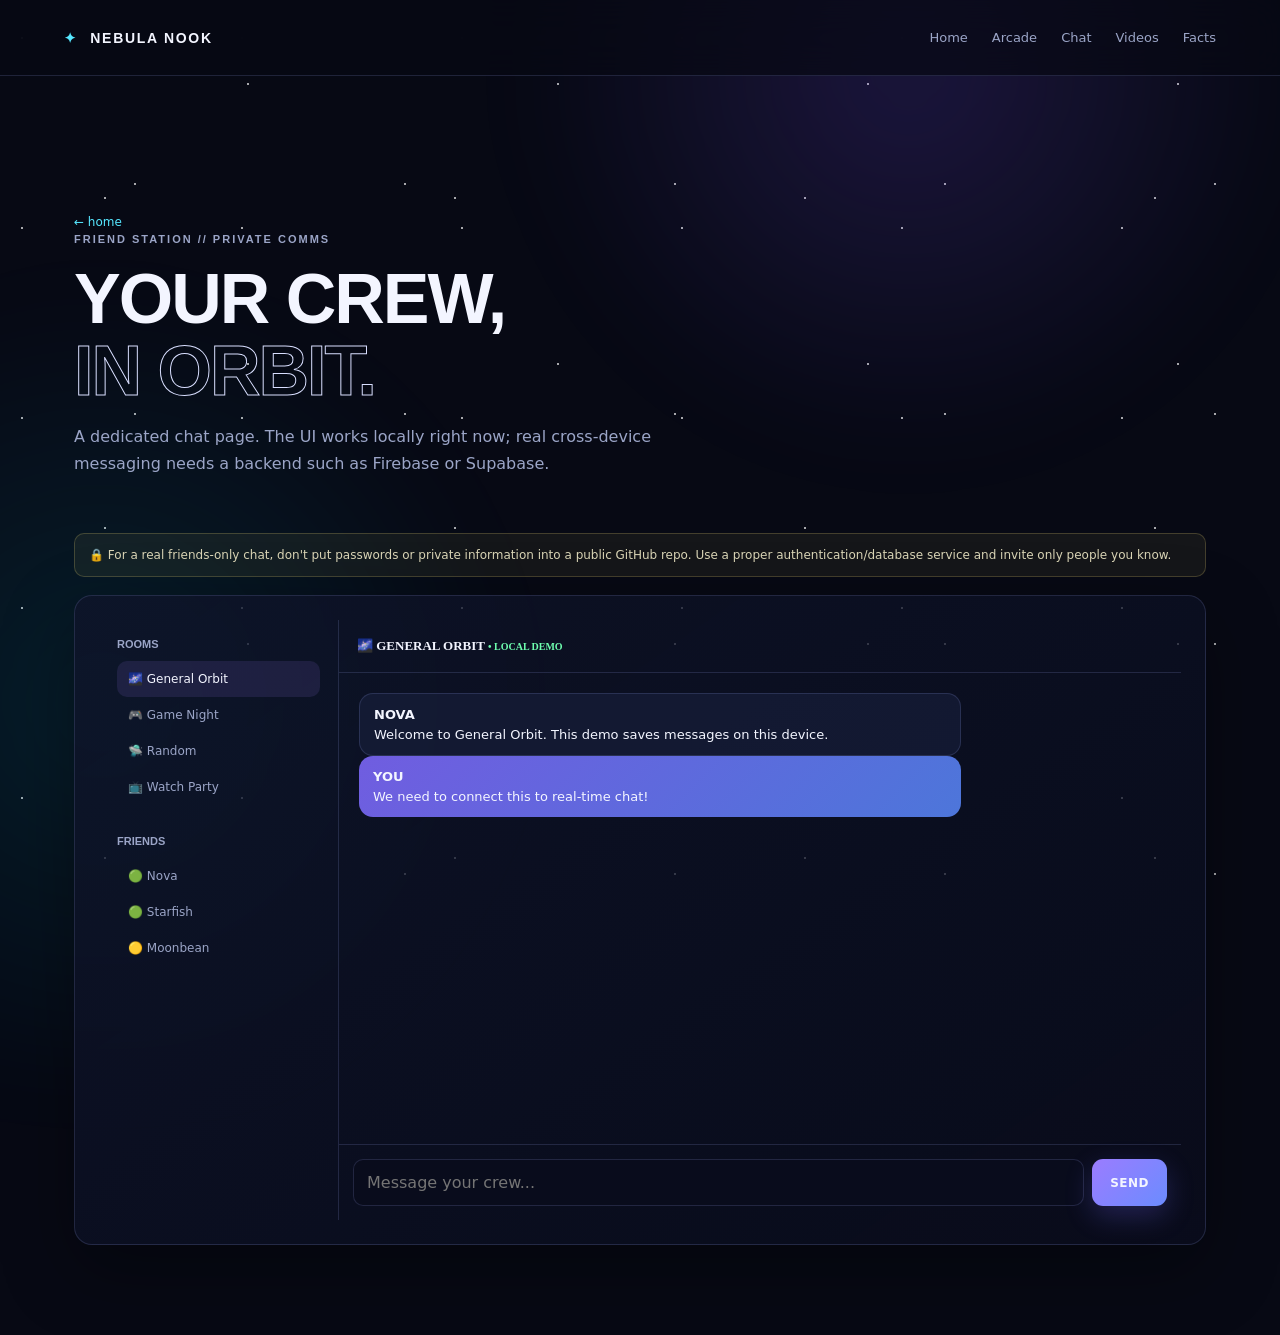
==== chat.html @ b2ea7a8e "Add files via upload" ====
<!doctype html><html lang="en"><head><meta charset="utf-8"><meta name="viewport" content="width=device-width,initial-scale=1"><title>Friend Station</title><link rel="stylesheet" href="style.css"></head><body><div id="stars"></div><div class="aurora"></div><header class="topbar"><a class="logo" href="index.html"><span>✦</span> NEBULA NOOK</a><nav><a href="index.html">Home</a><a href="games.html">Arcade</a><a href="chat.html">Chat</a><a href="videos.html">Videos</a><a href="facts.html">Facts</a></nav></header><main class="portal-wrap"><div class="page-hero"><div><a class="back-link" href="index.html">← home</a><p class="eyebrow">FRIEND STATION // PRIVATE COMMS</p><h1>YOUR CREW,<br><em>IN ORBIT.</em></h1><p>A dedicated chat page. The UI works locally right now; real cross-device messaging needs a backend such as Firebase or Supabase.</p></div></div>
<div class="notice">🔒 For a real friends-only chat, don't put passwords or private information into a public GitHub repo. Use a proper authentication/database service and invite only people you know.</div>
<div class="card chat-layout" style="margin-top:18px"><aside class="rooms"><h3>ROOMS</h3><div class="room active">🌌 General Orbit</div><div class="room">🎮 Game Night</div><div class="room">🛸 Random</div><div class="room">📺 Watch Party</div><h3 style="margin-top:30px">FRIENDS</h3><div class="room">🟢 Nova</div><div class="room">🟢 Starfish</div><div class="room">🟡 Moonbean</div></aside><section class="friend-chat"><div class="friend-head">🌌 GENERAL ORBIT <span style="color:var(--green);font-size:10px"> • LOCAL DEMO</span></div><div class="friend-messages" id="fm"></div><form class="friend-form" onsubmit="sendFriend(event)"><input id="fi" placeholder="Message your crew..." maxlength="250"><button class="primary">SEND</button></form></section></div>
</main><script>
const fm=document.getElementById('fm');const key='nebulaFriendChat';let msgs=JSON.parse(localStorage.getItem(key)||'[]');if(!msgs.length)msgs=[['NOVA','Welcome to General Orbit. This demo saves messages on this device.'],['YOU','We need to connect this to real-time chat!']];function render(){fm.innerHTML=msgs.map(m=>`<div class="msg ${m[0]==='YOU'?'you':'nova'}"><b>${m[0]}</b><br>${m[1]}</div>`).join('');fm.scrollTop=fm.scrollHeight}function sendFriend(e){e.preventDefault();const i=document.getElementById('fi'),v=i.value.trim();if(!v)return;msgs.push(['YOU',v]);localStorage.setItem(key,JSON.stringify(msgs.slice(-100)));i.value='';render()}render();
</script></body></html>
---- style.css ----
:root {
  --bg: #070914;
  --bg2: #0c1022;
  --card: rgba(15, 20, 42, .78);
  --card2: rgba(24, 31, 60, .68);
  --text: #f3f5ff;
  --muted: #9ba5c7;
  --line: rgba(159, 174, 255, .16);
  --purple: #9b7cff;
  --cyan: #56e7ff;
  --pink: #ff6fd8;
  --green: #6fffb0;
  --yellow: #ffe37a;
  --shadow: 0 25px 70px rgba(0,0,0,.35);
}
* { box-sizing: border-box; }
html { scroll-behavior: smooth; }
body {
  margin: 0; color: var(--text); background: var(--bg);
  font-family: "Space Grotesk", system-ui, sans-serif; overflow-x: hidden;
}
a { color: inherit; text-decoration: none; }
button, input { font: inherit; }
button { cursor: pointer; }
#stars { position: fixed; inset: 0; z-index: -3; opacity: .65; background-image:
  radial-gradient(circle at 10% 20%, #fff 0 1px, transparent 1.5px),
  radial-gradient(circle at 80% 30%, #fff 0 1px, transparent 1.5px),
  radial-gradient(circle at 50% 80%, #fff 0 1px, transparent 1.5px),
  radial-gradient(circle at 30% 60%, #fff 0 1px, transparent 1.5px);
  background-size: 220px 190px, 310px 280px, 270px 230px, 350px 330px;
  animation: drift 35s linear infinite;
}
.aurora { position: fixed; inset: -20%; z-index: -2; pointer-events:none;
  background: radial-gradient(circle at 65% 20%, rgba(124,83,255,.18), transparent 25%),
              radial-gradient(circle at 20% 70%, rgba(0,218,255,.10), transparent 25%);
  filter: blur(45px);
}
@keyframes drift { to { background-position: 220px 190px, -310px 280px, 270px -230px, -350px -330px; } }
.topbar { height: 76px; display:flex; align-items:center; justify-content:space-between; padding: 0 5vw;
  border-bottom: 1px solid var(--line); background: rgba(7,9,20,.72); backdrop-filter: blur(18px); position: sticky; top:0; z-index:20; }
.logo { font: 800 14px Orbitron, sans-serif; letter-spacing: 1.7px; white-space:nowrap; }
.logo span { color: var(--cyan); margin-right: 7px; }
nav { display:flex; gap: 24px; color:var(--muted); font-size:13px; }
nav a:hover, .footer-links a:hover { color:var(--cyan); }
.icon-btn { border:1px solid var(--line); background:transparent; color:var(--text); border-radius:50%; width:38px; height:38px; }
main { max-width: 1180px; margin:auto; padding: 0 24px 80px; }
.hero { min-height: 650px; display:grid; grid-template-columns: 1.15fr .85fr; align-items:center; gap:40px; }
.eyebrow { color:var(--cyan); font: 700 11px Orbitron, sans-serif; letter-spacing:2px; margin:0 0 14px; }
h1,h2,h3 { font-family: Orbitron, sans-serif; margin-top:0; }
h1 { font-size: clamp(42px, 7vw, 78px); line-height:1.03; margin-bottom:24px; letter-spacing:-2px; }
h1 em { color:transparent; -webkit-text-stroke:1px #d9dfff; font-style:normal; }
.hero-text { color:var(--muted); max-width:580px; font-size:17px; line-height:1.7; }
.hero-actions { display:flex; gap:12px; margin:30px 0; flex-wrap:wrap; }
button { border:0; color:var(--text); }
.primary,.secondary { padding:13px 18px; border-radius:11px; font-weight:700; font-size:12px; letter-spacing:.5px; }
.primary { background:linear-gradient(135deg,var(--purple),#6b8cff); box-shadow:0 10px 28px rgba(123,103,255,.24); }
.primary:hover { transform:translateY(-2px); filter:brightness(1.08); }
.secondary { background:transparent; border:1px solid var(--line); }
.secondary:hover { border-color:var(--cyan); }
.small { padding:10px 14px; }
.quick-stats { display:flex; gap:20px; color:var(--muted); font-size:12px; flex-wrap:wrap; }
.quick-stats b { color:var(--text); }
.planet-scene { height:420px; position:relative; display:grid; place-items:center; }
.planet { width:250px; height:250px; border-radius:50%; display:grid; place-items:center; font-size:120px;
  background:radial-gradient(circle at 32% 25%,#718dff,#39277c 48%,#100d2b 75%); box-shadow:0 0 80px rgba(111,102,255,.5), inset -30px -25px 60px #080717; position:relative; z-index:2; }
.planet span { filter: drop-shadow(0 10px 10px rgba(0,0,0,.4)); }
.planet-ring { width:370px; height:110px; border:2px solid rgba(107,225,255,.55); border-radius:50%; transform:rotate(-18deg); position:absolute; z-index:3; box-shadow:0 0 20px rgba(107,225,255,.2); }
.moon { position:absolute; width:35px; height:35px; border-radius:50%; background:#dfe4f2; top:70px; right:80px; box-shadow:0 0 25px white; }
.satellite { position:absolute; left:40px; bottom:70px; font-size:44px; animation:float 4s ease-in-out infinite; }
@keyframes float { 50% { transform:translateY(-15px) rotate(4deg); } }
.dashboard-grid { display:grid; grid-template-columns:repeat(3,1fr); gap:16px; }
.card { border:1px solid var(--line); background:linear-gradient(145deg,var(--card),rgba(10,13,30,.7)); border-radius:18px; padding:24px; box-shadow:var(--shadow); }
.card-title { display:flex; align-items:center; gap:10px; }
.card-title h2 { font-size:14px; margin:0; }
.card-title span { font-size:20px; }
.card p { color:var(--muted); line-height:1.6; font-size:14px; }
.text-btn { padding:0; background:none; color:var(--cyan); font-size:12px; }
.identity { display:flex; align-items:center; gap:12px; margin:18px 0; }
.avatar { width:48px; height:48px; display:grid; place-items:center; border-radius:14px; background:rgba(155,124,255,.15); font-size:24px; }
.identity strong { display:block; font:700 14px Orbitron; }
.identity small { color:var(--muted); display:block; margin-top:4px; }
.section { padding-top:110px; scroll-margin-top:80px; }
.section-heading { margin-bottom:26px; max-width:680px; }
.section-heading h2 { font-size:clamp(30px,5vw,48px); margin-bottom:10px; }
.section-heading h2 span { color:var(--purple); }
.section-heading > p:last-child { color:var(--muted); }
.chat-shell { padding:0; overflow:hidden; }
.chat-head { padding:16px 20px; border-bottom:1px solid var(--line); font:700 12px Orbitron; display:flex; align-items:center; gap:8px; }
.chat-head small { color:var(--green); font:500 11px "Space Grotesk"; }
.chat-head button { margin-left:auto; background:none; color:var(--muted); font-size:11px; }
.status-dot { width:7px; height:7px; border-radius:50%; background:var(--green); box-shadow:0 0 10px var(--green); }
.messages { height:340px; padding:20px; overflow:auto; display:flex; flex-direction:column; gap:12px; }
.msg { max-width:75%; padding:11px 14px; border-radius:14px; font-size:13px; line-height:1.5; }
.msg.nova { align-self:flex-start; background:var(--card2); border:1px solid var(--line); }
.msg.you { align-self:flex-end; background:linear-gradient(135deg,#705de0,#4d76da); }
.suggestions { display:flex; gap:7px; padding:0 20px 13px; flex-wrap:wrap; }
.suggestions button { background:transparent; border:1px solid var(--line); color:var(--muted); border-radius:20px; padding:7px 10px; font-size:11px; }
.chat-input { display:flex; gap:10px; padding:14px; border-top:1px solid var(--line); }
.chat-input input,.wide-input,.guess-row input { flex:1; min-width:0; background:#090c1c; border:1px solid var(--line); color:var(--text); padding:12px; border-radius:10px; outline:none; }
.chat-input input:focus,.wide-input:focus,.guess-row input:focus { border-color:var(--purple); }
.games-grid { display:grid; grid-template-columns:repeat(4,1fr); gap:15px; }
.game { min-height:330px; display:flex; flex-direction:column; }
.game-icon { font-size:30px; margin-bottom:15px; }
.game h3 { font-size:15px; margin-bottom:7px; }
.game > p { min-height:45px; }
.game-area { flex:1; min-height:110px; display:grid; place-items:center; text-align:center; color:var(--muted); }
.reaction-box { border:1px solid var(--line); border-radius:12px; margin:8px 0 15px; min-height:110px; background:#0a0e1d; }
.reaction-box.go { background:rgba(111,255,176,.2); border-color:var(--green); color:var(--green); }
.reaction-box.too-soon { background:rgba(255,111,216,.12); border-color:var(--pink); }
.guess-row { display:flex; gap:7px; margin:10px 0; }
.guess-row input { width:70px; }
.guess-row button { background:var(--purple); border-radius:9px; padding:0 12px; }
.game-result { min-height:40px!important; }
.memory-grid { display:grid; grid-template-columns:repeat(4,1fr); gap:5px; width:120px; margin:auto; }
.memory-cell { width:26px; height:26px; border-radius:5px; background:#151b38; border:1px solid var(--line); }
.memory-cell.on { background:var(--cyan); box-shadow:0 0 15px var(--cyan); }
.fact-feature { display:grid; grid-template-columns:80px 1fr 55px; gap:25px; align-items:center; min-height:220px; }
.fact-number { font:800 50px Orbitron; color:rgba(155,124,255,.35); }
.fact-feature h3 { font-size:25px; max-width:650px; line-height:1.3; }
.fact-feature p:not(.eyebrow) { color:var(--muted); max-width:700px; line-height:1.6; }
.fact-next { width:48px; height:48px; border-radius:50%; background:rgba(86,231,255,.1); border:1px solid var(--line); font-size:22px; }
.fact-tags { display:flex; gap:8px; flex-wrap:wrap; margin-top:14px; }
.fact-tag { color:var(--muted); border:1px solid var(--line); padding:7px 11px; border-radius:20px; font-size:11px; }
.lab-grid { display:grid; grid-template-columns:repeat(4,1fr); gap:15px; }
.lab-grid .card { min-height:290px; display:flex; flex-direction:column; gap:15px; }
.lab-grid h3 { font-size:14px; }
.dice { margin:auto; width:90px; height:90px; display:grid; place-items:center; border:1px solid var(--line); border-radius:20px; font:800 38px Orbitron; background:rgba(155,124,255,.1); }
.nebula-preview { flex:1; min-height:120px; border-radius:14px; background:radial-gradient(circle at 40% 45%,#9b7cff,transparent 30%), radial-gradient(circle at 70% 30%,#56e7ff,transparent 25%), #080b19; filter:blur(.1px); }
.wide-input { width:100%; flex:none; }
.alien-output { font-family:monospace; word-break:break-word; }
footer { border-top:1px solid var(--line); padding:45px 5vw; display:flex; justify-content:space-between; gap:20px; color:var(--muted); font-size:12px; }
footer p { margin-bottom:0; }
.footer-links { display:flex; gap:20px; align-items:center; }
.light { --bg:#f4f6ff; --bg2:#eef1ff; --card:rgba(255,255,255,.8); --card2:#f0f2ff; --text:#10142a; --muted:#5e6683; --line:rgba(30,40,90,.14); }
@media (max-width:900px) {
  nav { display:none; }
  .hero { grid-template-columns:1fr; padding-top:70px; min-height:auto; }
  .planet-scene { order:-1; height:330px; }
  .dashboard-grid,.games-grid,.lab-grid { grid-template-columns:1fr 1fr; }
}
@media (max-width:600px) {
  main { padding-inline:15px; }
  .hero { gap:5px; }
  .planet { width:190px; height:190px; font-size:85px; }
  .planet-ring { width:290px; }
  .dashboard-grid,.games-grid,.lab-grid { grid-template-columns:1fr; }
  .fact-feature { grid-template-columns:1fr; }
  .fact-number { display:none; }
  .fact-next { display:none; }
  .messages { height:300px; }
  footer { flex-direction:column; }
}

/* === V2 PORTAL + GAME PAGES === */
.portal-wrap{max-width:1180px;margin:auto;padding:55px 24px 90px}
.page-hero{padding:80px 0 40px;display:flex;justify-content:space-between;gap:30px;align-items:end}
.page-hero h1{margin:0;font-size:clamp(40px,6vw,70px)}
.page-hero p{color:var(--muted);max-width:650px;line-height:1.7}
.back-link{color:var(--cyan);font-size:12px}
.big-grid{display:grid;grid-template-columns:repeat(3,1fr);gap:18px}
.big-card{min-height:340px;display:flex;flex-direction:column;justify-content:space-between}
.big-card h2{font-size:18px}
.big-card .game-art{min-height:175px;border-radius:16px;display:grid;place-items:center;font-size:70px;background:radial-gradient(circle at 50% 40%,rgba(155,124,255,.35),transparent 45%),rgba(5,8,20,.65);border:1px solid var(--line)}
.big-card:hover{transform:translateY(-5px);border-color:rgba(86,231,255,.4)}
.arcade-nav{display:flex;gap:8px;flex-wrap:wrap;margin-bottom:25px}
.arcade-nav button{padding:9px 13px;border-radius:20px;background:transparent;border:1px solid var(--line);color:var(--muted)}
.arcade-nav button.active{background:rgba(155,124,255,.18);color:var(--text);border-color:var(--purple)}
.arcade-stage{min-height:620px;padding:28px}
.stage-top{display:flex;justify-content:space-between;align-items:center;border-bottom:1px solid var(--line);padding-bottom:15px;margin-bottom:20px}
.hud{display:flex;gap:15px;font:700 11px Orbitron;color:var(--muted)}
.hud b{color:var(--cyan)}
.game-canvas{position:relative;height:470px;overflow:hidden;border-radius:18px;border:1px solid var(--line);background:radial-gradient(circle at 50% 50%,rgba(100,75,180,.13),transparent 55%),#050815}
.meteor{position:absolute;width:28px;height:28px;border-radius:50%;background:radial-gradient(circle at 30% 30%,#fff,#9b7cff 25%,#30255e 70%);box-shadow:0 0 18px rgba(155,124,255,.7);cursor:pointer}
.ship{position:absolute;font-size:42px;bottom:25px;left:50%;transform:translateX(-50%);filter:drop-shadow(0 0 15px #56e7ff)}
.center-msg{position:absolute;inset:0;display:grid;place-items:center;text-align:center;color:var(--muted);pointer-events:none}
.boss-area{height:470px;display:grid;grid-template-columns:1fr 1fr;gap:25px;align-items:center}
.boss{font-size:150px;text-align:center;filter:drop-shadow(0 0 25px rgba(255,111,216,.35))}
.bossbar{height:14px;border:1px solid var(--line);border-radius:10px;overflow:hidden}.bossbar i{display:block;height:100%;width:100%;background:linear-gradient(90deg,var(--pink),var(--purple));transition:width .2s}
.action-grid{display:grid;grid-template-columns:1fr 1fr;gap:8px;margin-top:15px}.action-grid button{padding:15px;border:1px solid var(--line);background:var(--card2);border-radius:12px;color:var(--text)}
.action-grid button:hover{border-color:var(--cyan)}
.chat-layout{display:grid;grid-template-columns:240px 1fr;min-height:650px}.rooms{border-right:1px solid var(--line);padding:18px}.rooms h3{font-size:11px;color:var(--muted)}.room{padding:11px;border-radius:10px;color:var(--muted);font-size:12px;cursor:pointer}.room.active,.room:hover{background:rgba(155,124,255,.12);color:var(--text)}
.friend-chat{display:flex;flex-direction:column}.friend-head{padding:18px;border-bottom:1px solid var(--line);font:700 13px Orbitron}.friend-messages{flex:1;padding:20px;min-height:430px;overflow:auto}.friend-form{display:flex;gap:8px;padding:14px;border-top:1px solid var(--line)}.friend-form input{flex:1;background:#090c1c;border:1px solid var(--line);padding:13px;border-radius:10px;color:var(--text)}
.notice{padding:12px 14px;border:1px solid rgba(255,227,122,.2);background:rgba(255,227,122,.06);border-radius:10px;color:#d9d4b5;font-size:12px;line-height:1.5}
.video-grid{display:grid;grid-template-columns:repeat(2,1fr);gap:18px}.video-card{overflow:hidden}.video-card iframe{display:block;width:100%;aspect-ratio:16/9;border:0}.video-card h3{padding:15px 18px 0;font-size:14px}.video-card p{padding:0 18px 18px;color:var(--muted);font-size:12px}
.fact-wall{display:grid;grid-template-columns:repeat(2,1fr);gap:15px}.weird-fact{min-height:210px}.weird-fact .num{font:800 12px Orbitron;color:var(--purple)}.weird-fact h3{font-size:17px;line-height:1.4;margin:15px 0 8px}.weird-fact p{color:var(--muted);line-height:1.6;font-size:13px}
.lab-tools{display:grid;grid-template-columns:repeat(2,1fr);gap:18px}
@media(max-width:800px){.big-grid,.video-grid,.fact-wall,.lab-tools{grid-template-columns:1fr}.chat-layout{grid-template-columns:1fr}.rooms{border-right:0;border-bottom:1px solid var(--line)}.boss-area{grid-template-columns:1fr}.boss{font-size:90px}}
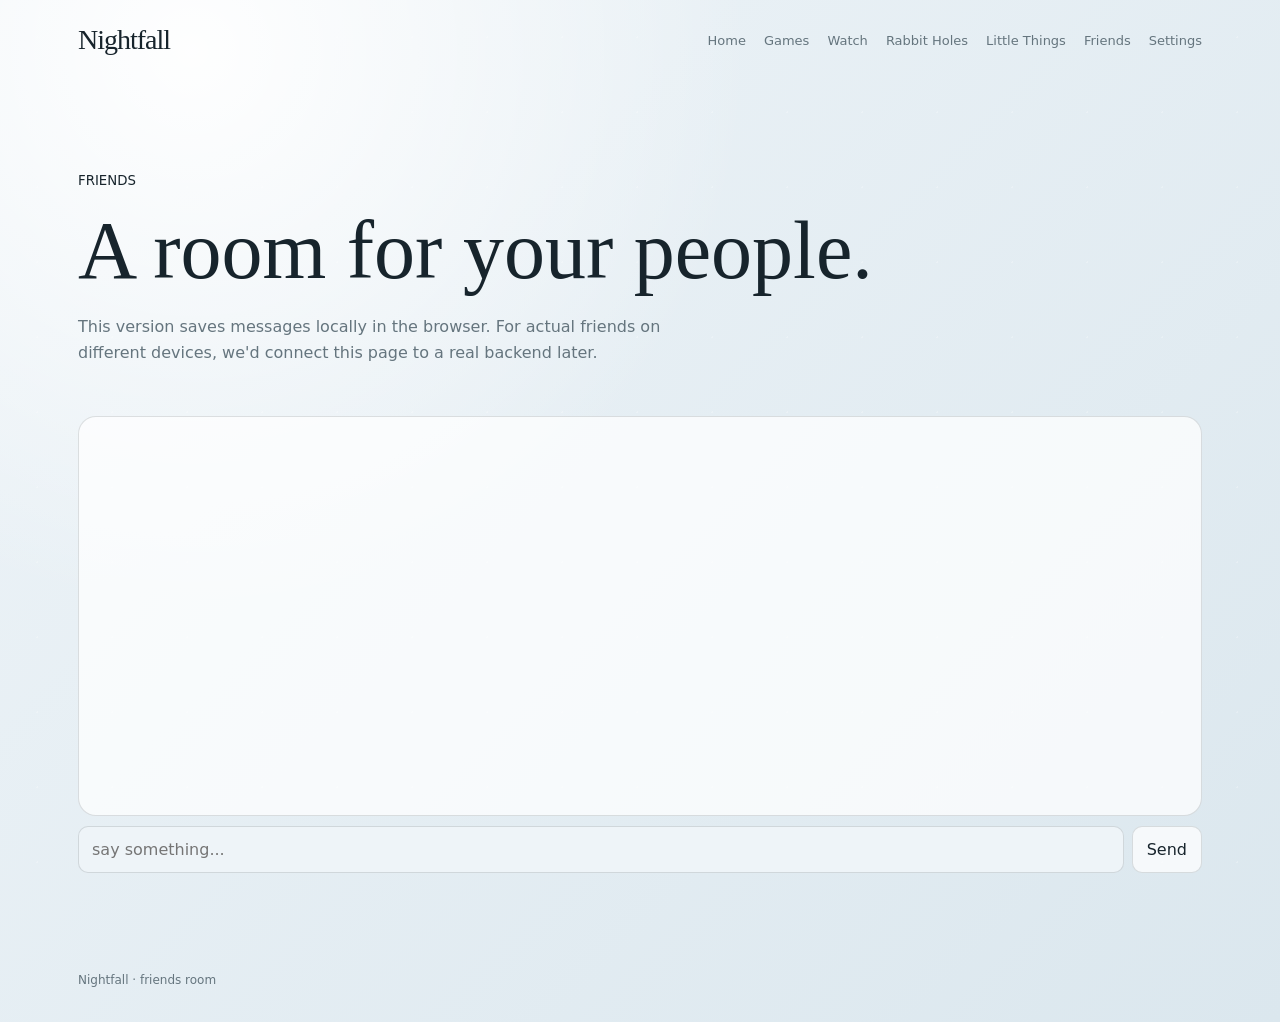
==== commit 20875b69: "Update chat.html" ====
--- a/chat.html
+++ b/chat.html
@@ -1,6 +1,148 @@
-<!doctype html><html lang="en"><head><meta charset="utf-8"><meta name="viewport" content="width=device-width,initial-scale=1"><title>Friend Station</title><link rel="stylesheet" href="style.css"></head><body><div id="stars"></div><div class="aurora"></div><header class="topbar"><a class="logo" href="index.html"><span>✦</span> NEBULA NOOK</a><nav><a href="index.html">Home</a><a href="games.html">Arcade</a><a href="chat.html">Chat</a><a href="videos.html">Videos</a><a href="facts.html">Facts</a></nav></header><main class="portal-wrap"><div class="page-hero"><div><a class="back-link" href="index.html">← home</a><p class="eyebrow">FRIEND STATION // PRIVATE COMMS</p><h1>YOUR CREW,<br><em>IN ORBIT.</em></h1><p>A dedicated chat page. The UI works locally right now; real cross-device messaging needs a backend such as Firebase or Supabase.</p></div></div>
-<div class="notice">🔒 For a real friends-only chat, don't put passwords or private information into a public GitHub repo. Use a proper authentication/database service and invite only people you know.</div>
-<div class="card chat-layout" style="margin-top:18px"><aside class="rooms"><h3>ROOMS</h3><div class="room active">🌌 General Orbit</div><div class="room">🎮 Game Night</div><div class="room">🛸 Random</div><div class="room">📺 Watch Party</div><h3 style="margin-top:30px">FRIENDS</h3><div class="room">🟢 Nova</div><div class="room">🟢 Starfish</div><div class="room">🟡 Moonbean</div></aside><section class="friend-chat"><div class="friend-head">🌌 GENERAL ORBIT <span style="color:var(--green);font-size:10px"> • LOCAL DEMO</span></div><div class="friend-messages" id="fm"></div><form class="friend-form" onsubmit="sendFriend(event)"><input id="fi" placeholder="Message your crew..." maxlength="250"><button class="primary">SEND</button></form></section></div>
-</main><script>
-const fm=document.getElementById('fm');const key='nebulaFriendChat';let msgs=JSON.parse(localStorage.getItem(key)||'[]');if(!msgs.length)msgs=[['NOVA','Welcome to General Orbit. This demo saves messages on this device.'],['YOU','We need to connect this to real-time chat!']];function render(){fm.innerHTML=msgs.map(m=>`<div class="msg ${m[0]==='YOU'?'you':'nova'}"><b>${m[0]}</b><br>${m[1]}</div>`).join('');fm.scrollTop=fm.scrollHeight}function sendFriend(e){e.preventDefault();const i=document.getElementById('fi'),v=i.value.trim();if(!v)return;msgs.push(['YOU',v]);localStorage.setItem(key,JSON.stringify(msgs.slice(-100)));i.value='';render()}render();
-</script></body></html>+<!doctype html>
+<html lang="en">
+
+<head>
+<meta charset="utf-8">
+<meta name="viewport" content="width=device-width,initial-scale=1">
+<title>Nightfall — Friends</title>
+<link rel="stylesheet" href="style.css">
+</head>
+
+<body>
+
+<header>
+
+<a class="logo" href="index.html">
+Nightfall
+</a>
+
+<nav>
+<a href="index.html">Home</a>
+<a href="games.html">Games</a>
+<a href="videos.html">Watch</a>
+<a href="facts.html">Rabbit Holes</a>
+<a href="little.html">Little Things</a>
+<a href="chat.html">Friends</a>
+<a href="settings.html">Settings</a>
+</nav>
+
+</header>
+
+<main>
+
+<section class="page-title">
+
+<small>FRIENDS</small>
+
+<h1>A room for your people.</h1>
+
+<p>
+This version saves messages locally in the browser.
+For actual friends on different devices, we'd connect this
+page to a real backend later.
+</p>
+
+</section>
+
+<div id="chat" class="chat"></div>
+
+<div class="chatrow">
+
+<input
+id="message"
+placeholder="say something..."
+>
+
+<button class="btn" onclick="sendMessage()">
+Send
+</button>
+
+</div>
+
+</main>
+
+<footer>Nightfall · friends room</footer>
+
+<script src="script.js"></script>
+
+<script>
+
+let messages =
+JSON.parse(
+  localStorage.getItem("nightfall-chat") || "[]"
+);
+
+
+function renderChat() {
+
+  const chat =
+    document.getElementById("chat");
+
+  chat.innerHTML =
+    messages.map(message => `
+
+      <div class="bubble ${message.me ? "me" : ""}">
+        ${escapeHTML(message.text)}
+      </div>
+
+    `).join("");
+
+  chat.scrollTop =
+    chat.scrollHeight;
+}
+
+
+function escapeHTML(text) {
+
+  const div =
+    document.createElement("div");
+
+  div.textContent = text;
+
+  return div.innerHTML;
+}
+
+
+function sendMessage() {
+
+  const input =
+    document.getElementById("message");
+
+  const text =
+    input.value.trim();
+
+  if (!text) return;
+
+  messages.push({
+    text,
+    me: true
+  });
+
+  localStorage.setItem(
+    "nightfall-chat",
+    JSON.stringify(messages)
+  );
+
+  input.value = "";
+
+  renderChat();
+}
+
+
+document
+  .getElementById("message")
+  .addEventListener("keydown", event => {
+
+    if (event.key === "Enter") {
+      sendMessage();
+    }
+
+  });
+
+
+renderChat();
+
+</script>
+
+</body>
+</html>
--- a/style.css
+++ b/style.css
@@ -1,187 +1,584 @@
 :root {
-  --bg: #070914;
-  --bg2: #0c1022;
-  --card: rgba(15, 20, 42, .78);
-  --card2: rgba(24, 31, 60, .68);
-  --text: #f3f5ff;
-  --muted: #9ba5c7;
-  --line: rgba(159, 174, 255, .16);
-  --purple: #9b7cff;
-  --cyan: #56e7ff;
-  --pink: #ff6fd8;
-  --green: #6fffb0;
-  --yellow: #ffe37a;
-  --shadow: 0 25px 70px rgba(0,0,0,.35);
-}
-* { box-sizing: border-box; }
-html { scroll-behavior: smooth; }
+  --bg: #eef4f8;
+  --bg2: #dbe7ee;
+  --card: rgba(255,255,255,.72);
+  --text: #17242c;
+  --muted: #65757e;
+  --accent: #6c91a8;
+  --accent2: #b8cad7;
+  --line: rgba(23,36,44,.14);
+  --shadow: 0 20px 60px rgba(40,62,76,.12);
+}
+
+body[data-theme="autumn"] {
+  --bg: #f4eadc;
+  --bg2: #e7cfb7;
+  --card: rgba(255,250,242,.78);
+  --text: #30251e;
+  --muted: #7b6a5d;
+  --accent: #a76543;
+  --accent2: #d6b08f;
+}
+
+body[data-theme="forest"] {
+  --bg: #e7eee8;
+  --bg2: #c8d9cc;
+  --card: rgba(248,252,248,.78);
+  --text: #1d2b22;
+  --muted: #607166;
+  --accent: #52775e;
+  --accent2: #9fb9a5;
+}
+
+body[data-theme="space"] {
+  --bg: #0c1020;
+  --bg2: #181d34;
+  --card: rgba(25,30,53,.84);
+  --text: #eef1ff;
+  --muted: #a6acc7;
+  --accent: #9da9ff;
+  --accent2: #535eaa;
+}
+
+body[data-theme="rose"] {
+  --bg: #f4e7eb;
+  --bg2: #e8ccd5;
+  --card: rgba(255,248,250,.78);
+  --text: #302127;
+  --muted: #7b6670;
+  --accent: #a95e76;
+  --accent2: #d5a6b6;
+}
+
+* {
+  box-sizing: border-box;
+}
+
+html {
+  scroll-behavior: smooth;
+}
+
 body {
-  margin: 0; color: var(--text); background: var(--bg);
-  font-family: "Space Grotesk", system-ui, sans-serif; overflow-x: hidden;
-}
-a { color: inherit; text-decoration: none; }
-button, input { font: inherit; }
-button { cursor: pointer; }
-#stars { position: fixed; inset: 0; z-index: -3; opacity: .65; background-image:
-  radial-gradient(circle at 10% 20%, #fff 0 1px, transparent 1.5px),
-  radial-gradient(circle at 80% 30%, #fff 0 1px, transparent 1.5px),
-  radial-gradient(circle at 50% 80%, #fff 0 1px, transparent 1.5px),
-  radial-gradient(circle at 30% 60%, #fff 0 1px, transparent 1.5px);
-  background-size: 220px 190px, 310px 280px, 270px 230px, 350px 330px;
-  animation: drift 35s linear infinite;
-}
-.aurora { position: fixed; inset: -20%; z-index: -2; pointer-events:none;
-  background: radial-gradient(circle at 65% 20%, rgba(124,83,255,.18), transparent 25%),
-              radial-gradient(circle at 20% 70%, rgba(0,218,255,.10), transparent 25%);
-  filter: blur(45px);
-}
-@keyframes drift { to { background-position: 220px 190px, -310px 280px, 270px -230px, -350px -330px; } }
-.topbar { height: 76px; display:flex; align-items:center; justify-content:space-between; padding: 0 5vw;
-  border-bottom: 1px solid var(--line); background: rgba(7,9,20,.72); backdrop-filter: blur(18px); position: sticky; top:0; z-index:20; }
-.logo { font: 800 14px Orbitron, sans-serif; letter-spacing: 1.7px; white-space:nowrap; }
-.logo span { color: var(--cyan); margin-right: 7px; }
-nav { display:flex; gap: 24px; color:var(--muted); font-size:13px; }
-nav a:hover, .footer-links a:hover { color:var(--cyan); }
-.icon-btn { border:1px solid var(--line); background:transparent; color:var(--text); border-radius:50%; width:38px; height:38px; }
-main { max-width: 1180px; margin:auto; padding: 0 24px 80px; }
-.hero { min-height: 650px; display:grid; grid-template-columns: 1.15fr .85fr; align-items:center; gap:40px; }
-.eyebrow { color:var(--cyan); font: 700 11px Orbitron, sans-serif; letter-spacing:2px; margin:0 0 14px; }
-h1,h2,h3 { font-family: Orbitron, sans-serif; margin-top:0; }
-h1 { font-size: clamp(42px, 7vw, 78px); line-height:1.03; margin-bottom:24px; letter-spacing:-2px; }
-h1 em { color:transparent; -webkit-text-stroke:1px #d9dfff; font-style:normal; }
-.hero-text { color:var(--muted); max-width:580px; font-size:17px; line-height:1.7; }
-.hero-actions { display:flex; gap:12px; margin:30px 0; flex-wrap:wrap; }
-button { border:0; color:var(--text); }
-.primary,.secondary { padding:13px 18px; border-radius:11px; font-weight:700; font-size:12px; letter-spacing:.5px; }
-.primary { background:linear-gradient(135deg,var(--purple),#6b8cff); box-shadow:0 10px 28px rgba(123,103,255,.24); }
-.primary:hover { transform:translateY(-2px); filter:brightness(1.08); }
-.secondary { background:transparent; border:1px solid var(--line); }
-.secondary:hover { border-color:var(--cyan); }
-.small { padding:10px 14px; }
-.quick-stats { display:flex; gap:20px; color:var(--muted); font-size:12px; flex-wrap:wrap; }
-.quick-stats b { color:var(--text); }
-.planet-scene { height:420px; position:relative; display:grid; place-items:center; }
-.planet { width:250px; height:250px; border-radius:50%; display:grid; place-items:center; font-size:120px;
-  background:radial-gradient(circle at 32% 25%,#718dff,#39277c 48%,#100d2b 75%); box-shadow:0 0 80px rgba(111,102,255,.5), inset -30px -25px 60px #080717; position:relative; z-index:2; }
-.planet span { filter: drop-shadow(0 10px 10px rgba(0,0,0,.4)); }
-.planet-ring { width:370px; height:110px; border:2px solid rgba(107,225,255,.55); border-radius:50%; transform:rotate(-18deg); position:absolute; z-index:3; box-shadow:0 0 20px rgba(107,225,255,.2); }
-.moon { position:absolute; width:35px; height:35px; border-radius:50%; background:#dfe4f2; top:70px; right:80px; box-shadow:0 0 25px white; }
-.satellite { position:absolute; left:40px; bottom:70px; font-size:44px; animation:float 4s ease-in-out infinite; }
-@keyframes float { 50% { transform:translateY(-15px) rotate(4deg); } }
-.dashboard-grid { display:grid; grid-template-columns:repeat(3,1fr); gap:16px; }
-.card { border:1px solid var(--line); background:linear-gradient(145deg,var(--card),rgba(10,13,30,.7)); border-radius:18px; padding:24px; box-shadow:var(--shadow); }
-.card-title { display:flex; align-items:center; gap:10px; }
-.card-title h2 { font-size:14px; margin:0; }
-.card-title span { font-size:20px; }
-.card p { color:var(--muted); line-height:1.6; font-size:14px; }
-.text-btn { padding:0; background:none; color:var(--cyan); font-size:12px; }
-.identity { display:flex; align-items:center; gap:12px; margin:18px 0; }
-.avatar { width:48px; height:48px; display:grid; place-items:center; border-radius:14px; background:rgba(155,124,255,.15); font-size:24px; }
-.identity strong { display:block; font:700 14px Orbitron; }
-.identity small { color:var(--muted); display:block; margin-top:4px; }
-.section { padding-top:110px; scroll-margin-top:80px; }
-.section-heading { margin-bottom:26px; max-width:680px; }
-.section-heading h2 { font-size:clamp(30px,5vw,48px); margin-bottom:10px; }
-.section-heading h2 span { color:var(--purple); }
-.section-heading > p:last-child { color:var(--muted); }
-.chat-shell { padding:0; overflow:hidden; }
-.chat-head { padding:16px 20px; border-bottom:1px solid var(--line); font:700 12px Orbitron; display:flex; align-items:center; gap:8px; }
-.chat-head small { color:var(--green); font:500 11px "Space Grotesk"; }
-.chat-head button { margin-left:auto; background:none; color:var(--muted); font-size:11px; }
-.status-dot { width:7px; height:7px; border-radius:50%; background:var(--green); box-shadow:0 0 10px var(--green); }
-.messages { height:340px; padding:20px; overflow:auto; display:flex; flex-direction:column; gap:12px; }
-.msg { max-width:75%; padding:11px 14px; border-radius:14px; font-size:13px; line-height:1.5; }
-.msg.nova { align-self:flex-start; background:var(--card2); border:1px solid var(--line); }
-.msg.you { align-self:flex-end; background:linear-gradient(135deg,#705de0,#4d76da); }
-.suggestions { display:flex; gap:7px; padding:0 20px 13px; flex-wrap:wrap; }
-.suggestions button { background:transparent; border:1px solid var(--line); color:var(--muted); border-radius:20px; padding:7px 10px; font-size:11px; }
-.chat-input { display:flex; gap:10px; padding:14px; border-top:1px solid var(--line); }
-.chat-input input,.wide-input,.guess-row input { flex:1; min-width:0; background:#090c1c; border:1px solid var(--line); color:var(--text); padding:12px; border-radius:10px; outline:none; }
-.chat-input input:focus,.wide-input:focus,.guess-row input:focus { border-color:var(--purple); }
-.games-grid { display:grid; grid-template-columns:repeat(4,1fr); gap:15px; }
-.game { min-height:330px; display:flex; flex-direction:column; }
-.game-icon { font-size:30px; margin-bottom:15px; }
-.game h3 { font-size:15px; margin-bottom:7px; }
-.game > p { min-height:45px; }
-.game-area { flex:1; min-height:110px; display:grid; place-items:center; text-align:center; color:var(--muted); }
-.reaction-box { border:1px solid var(--line); border-radius:12px; margin:8px 0 15px; min-height:110px; background:#0a0e1d; }
-.reaction-box.go { background:rgba(111,255,176,.2); border-color:var(--green); color:var(--green); }
-.reaction-box.too-soon { background:rgba(255,111,216,.12); border-color:var(--pink); }
-.guess-row { display:flex; gap:7px; margin:10px 0; }
-.guess-row input { width:70px; }
-.guess-row button { background:var(--purple); border-radius:9px; padding:0 12px; }
-.game-result { min-height:40px!important; }
-.memory-grid { display:grid; grid-template-columns:repeat(4,1fr); gap:5px; width:120px; margin:auto; }
-.memory-cell { width:26px; height:26px; border-radius:5px; background:#151b38; border:1px solid var(--line); }
-.memory-cell.on { background:var(--cyan); box-shadow:0 0 15px var(--cyan); }
-.fact-feature { display:grid; grid-template-columns:80px 1fr 55px; gap:25px; align-items:center; min-height:220px; }
-.fact-number { font:800 50px Orbitron; color:rgba(155,124,255,.35); }
-.fact-feature h3 { font-size:25px; max-width:650px; line-height:1.3; }
-.fact-feature p:not(.eyebrow) { color:var(--muted); max-width:700px; line-height:1.6; }
-.fact-next { width:48px; height:48px; border-radius:50%; background:rgba(86,231,255,.1); border:1px solid var(--line); font-size:22px; }
-.fact-tags { display:flex; gap:8px; flex-wrap:wrap; margin-top:14px; }
-.fact-tag { color:var(--muted); border:1px solid var(--line); padding:7px 11px; border-radius:20px; font-size:11px; }
-.lab-grid { display:grid; grid-template-columns:repeat(4,1fr); gap:15px; }
-.lab-grid .card { min-height:290px; display:flex; flex-direction:column; gap:15px; }
-.lab-grid h3 { font-size:14px; }
-.dice { margin:auto; width:90px; height:90px; display:grid; place-items:center; border:1px solid var(--line); border-radius:20px; font:800 38px Orbitron; background:rgba(155,124,255,.1); }
-.nebula-preview { flex:1; min-height:120px; border-radius:14px; background:radial-gradient(circle at 40% 45%,#9b7cff,transparent 30%), radial-gradient(circle at 70% 30%,#56e7ff,transparent 25%), #080b19; filter:blur(.1px); }
-.wide-input { width:100%; flex:none; }
-.alien-output { font-family:monospace; word-break:break-word; }
-footer { border-top:1px solid var(--line); padding:45px 5vw; display:flex; justify-content:space-between; gap:20px; color:var(--muted); font-size:12px; }
-footer p { margin-bottom:0; }
-.footer-links { display:flex; gap:20px; align-items:center; }
-.light { --bg:#f4f6ff; --bg2:#eef1ff; --card:rgba(255,255,255,.8); --card2:#f0f2ff; --text:#10142a; --muted:#5e6683; --line:rgba(30,40,90,.14); }
-@media (max-width:900px) {
-  nav { display:none; }
-  .hero { grid-template-columns:1fr; padding-top:70px; min-height:auto; }
-  .planet-scene { order:-1; height:330px; }
-  .dashboard-grid,.games-grid,.lab-grid { grid-template-columns:1fr 1fr; }
-}
-@media (max-width:600px) {
-  main { padding-inline:15px; }
-  .hero { gap:5px; }
-  .planet { width:190px; height:190px; font-size:85px; }
-  .planet-ring { width:290px; }
-  .dashboard-grid,.games-grid,.lab-grid { grid-template-columns:1fr; }
-  .fact-feature { grid-template-columns:1fr; }
-  .fact-number { display:none; }
-  .fact-next { display:none; }
-  .messages { height:300px; }
-  footer { flex-direction:column; }
-}
-
-/* === V2 PORTAL + GAME PAGES === */
-.portal-wrap{max-width:1180px;margin:auto;padding:55px 24px 90px}
-.page-hero{padding:80px 0 40px;display:flex;justify-content:space-between;gap:30px;align-items:end}
-.page-hero h1{margin:0;font-size:clamp(40px,6vw,70px)}
-.page-hero p{color:var(--muted);max-width:650px;line-height:1.7}
-.back-link{color:var(--cyan);font-size:12px}
-.big-grid{display:grid;grid-template-columns:repeat(3,1fr);gap:18px}
-.big-card{min-height:340px;display:flex;flex-direction:column;justify-content:space-between}
-.big-card h2{font-size:18px}
-.big-card .game-art{min-height:175px;border-radius:16px;display:grid;place-items:center;font-size:70px;background:radial-gradient(circle at 50% 40%,rgba(155,124,255,.35),transparent 45%),rgba(5,8,20,.65);border:1px solid var(--line)}
-.big-card:hover{transform:translateY(-5px);border-color:rgba(86,231,255,.4)}
-.arcade-nav{display:flex;gap:8px;flex-wrap:wrap;margin-bottom:25px}
-.arcade-nav button{padding:9px 13px;border-radius:20px;background:transparent;border:1px solid var(--line);color:var(--muted)}
-.arcade-nav button.active{background:rgba(155,124,255,.18);color:var(--text);border-color:var(--purple)}
-.arcade-stage{min-height:620px;padding:28px}
-.stage-top{display:flex;justify-content:space-between;align-items:center;border-bottom:1px solid var(--line);padding-bottom:15px;margin-bottom:20px}
-.hud{display:flex;gap:15px;font:700 11px Orbitron;color:var(--muted)}
-.hud b{color:var(--cyan)}
-.game-canvas{position:relative;height:470px;overflow:hidden;border-radius:18px;border:1px solid var(--line);background:radial-gradient(circle at 50% 50%,rgba(100,75,180,.13),transparent 55%),#050815}
-.meteor{position:absolute;width:28px;height:28px;border-radius:50%;background:radial-gradient(circle at 30% 30%,#fff,#9b7cff 25%,#30255e 70%);box-shadow:0 0 18px rgba(155,124,255,.7);cursor:pointer}
-.ship{position:absolute;font-size:42px;bottom:25px;left:50%;transform:translateX(-50%);filter:drop-shadow(0 0 15px #56e7ff)}
-.center-msg{position:absolute;inset:0;display:grid;place-items:center;text-align:center;color:var(--muted);pointer-events:none}
-.boss-area{height:470px;display:grid;grid-template-columns:1fr 1fr;gap:25px;align-items:center}
-.boss{font-size:150px;text-align:center;filter:drop-shadow(0 0 25px rgba(255,111,216,.35))}
-.bossbar{height:14px;border:1px solid var(--line);border-radius:10px;overflow:hidden}.bossbar i{display:block;height:100%;width:100%;background:linear-gradient(90deg,var(--pink),var(--purple));transition:width .2s}
-.action-grid{display:grid;grid-template-columns:1fr 1fr;gap:8px;margin-top:15px}.action-grid button{padding:15px;border:1px solid var(--line);background:var(--card2);border-radius:12px;color:var(--text)}
-.action-grid button:hover{border-color:var(--cyan)}
-.chat-layout{display:grid;grid-template-columns:240px 1fr;min-height:650px}.rooms{border-right:1px solid var(--line);padding:18px}.rooms h3{font-size:11px;color:var(--muted)}.room{padding:11px;border-radius:10px;color:var(--muted);font-size:12px;cursor:pointer}.room.active,.room:hover{background:rgba(155,124,255,.12);color:var(--text)}
-.friend-chat{display:flex;flex-direction:column}.friend-head{padding:18px;border-bottom:1px solid var(--line);font:700 13px Orbitron}.friend-messages{flex:1;padding:20px;min-height:430px;overflow:auto}.friend-form{display:flex;gap:8px;padding:14px;border-top:1px solid var(--line)}.friend-form input{flex:1;background:#090c1c;border:1px solid var(--line);padding:13px;border-radius:10px;color:var(--text)}
-.notice{padding:12px 14px;border:1px solid rgba(255,227,122,.2);background:rgba(255,227,122,.06);border-radius:10px;color:#d9d4b5;font-size:12px;line-height:1.5}
-.video-grid{display:grid;grid-template-columns:repeat(2,1fr);gap:18px}.video-card{overflow:hidden}.video-card iframe{display:block;width:100%;aspect-ratio:16/9;border:0}.video-card h3{padding:15px 18px 0;font-size:14px}.video-card p{padding:0 18px 18px;color:var(--muted);font-size:12px}
-.fact-wall{display:grid;grid-template-columns:repeat(2,1fr);gap:15px}.weird-fact{min-height:210px}.weird-fact .num{font:800 12px Orbitron;color:var(--purple)}.weird-fact h3{font-size:17px;line-height:1.4;margin:15px 0 8px}.weird-fact p{color:var(--muted);line-height:1.6;font-size:13px}
-.lab-tools{display:grid;grid-template-columns:repeat(2,1fr);gap:18px}
-@media(max-width:800px){.big-grid,.video-grid,.fact-wall,.lab-tools{grid-template-columns:1fr}.chat-layout{grid-template-columns:1fr}.rooms{border-right:0;border-bottom:1px solid var(--line)}.boss-area{grid-template-columns:1fr}.boss{font-size:90px}}
+  margin: 0;
+  min-height: 100vh;
+  color: var(--text);
+  font-family:
+    Inter,
+    ui-sans-serif,
+    system-ui,
+    -apple-system,
+    BlinkMacSystemFont,
+    "Segoe UI",
+    sans-serif;
+
+  background:
+    radial-gradient(
+      circle at 15% 5%,
+      rgba(255,255,255,.95),
+      transparent 35rem
+    ),
+    linear-gradient(135deg,var(--bg),var(--bg2));
+
+  transition:
+    background .35s ease,
+    color .35s ease;
+}
+
+body::before {
+  content: "";
+  position: fixed;
+  inset: 0;
+  pointer-events: none;
+  opacity: .25;
+  background-image:
+    radial-gradient(circle,white 1px,transparent 1px);
+  background-size: 75px 75px;
+  z-index: -1;
+}
+
+a {
+  color: inherit;
+  text-decoration: none;
+}
+
+button,
+input,
+textarea {
+  font: inherit;
+}
+
+header {
+  max-width: 1180px;
+  margin: auto;
+  padding: 24px 28px;
+
+  display: flex;
+  align-items: center;
+  justify-content: space-between;
+  gap: 25px;
+}
+
+.logo {
+  font: 28px Georgia,serif;
+  letter-spacing: -1px;
+}
+
+nav {
+  display: flex;
+  flex-wrap: wrap;
+  gap: 18px;
+}
+
+nav a {
+  font-size: 13px;
+  color: var(--muted);
+  transition: color .2s;
+}
+
+nav a:hover {
+  color: var(--text);
+}
+
+main {
+  max-width: 1180px;
+  margin: auto;
+  padding: 35px 28px 80px;
+}
+
+.hero {
+  padding: 65px 0 90px;
+  max-width: 800px;
+}
+
+.hero h1 {
+  font:
+    400 clamp(55px,9vw,105px)/.92
+    Georgia,
+    serif;
+
+  letter-spacing: -.06em;
+  margin: 18px 0;
+}
+
+.hero h1 i {
+  color: var(--accent);
+}
+
+.hero p {
+  font-size: 18px;
+  line-height: 1.65;
+  color: var(--muted);
+  max-width: 610px;
+}
+
+.button {
+  display: inline-block;
+  padding: 12px 18px;
+  margin: 12px 7px 0 0;
+
+  border: 1px solid var(--line);
+  border-radius: 999px;
+
+  background: var(--card);
+}
+
+.button.dark {
+  background: var(--text);
+  color: var(--bg);
+}
+
+.rooms {
+  display: grid;
+  grid-template-columns: 2fr 1fr 1fr;
+  gap: 12px;
+}
+
+.room {
+  position: relative;
+  min-height: 235px;
+  padding: 25px;
+
+  border: 1px solid var(--line);
+  border-radius: 24px;
+
+  background: var(--card);
+  box-shadow: var(--shadow);
+
+  transition:
+    transform .2s ease,
+    background .2s ease;
+}
+
+.room:hover {
+  transform: translateY(-4px);
+}
+
+.room.big {
+  grid-row: span 2;
+  min-height: 482px;
+}
+
+.room h2 {
+  font: 400 38px Georgia,serif;
+  margin-top: 85px;
+}
+
+.room.big h2 {
+  font-size: 58px;
+  margin-top: 285px;
+}
+
+.room p {
+  color: var(--muted);
+  line-height: 1.5;
+  max-width: 280px;
+}
+
+.arrow {
+  position: absolute;
+  right: 24px;
+  top: 24px;
+  font-size: 22px;
+}
+
+.bottom {
+  display: grid;
+  grid-template-columns: 1fr 1fr;
+  gap: 12px;
+  margin-top: 12px;
+}
+
+.bottom > div {
+  min-height: 210px;
+  padding: 30px;
+
+  border: 1px solid var(--line);
+  border-radius: 24px;
+  background: var(--card);
+}
+
+.bottom h2 {
+  font: 400 30px Georgia,serif;
+}
+
+.bottom label {
+  display: block;
+  color: var(--muted);
+  margin: 10px 0;
+}
+
+.bottom input {
+  accent-color: var(--accent);
+}
+
+#clock {
+  font: 42px Georgia,serif;
+}
+
+footer {
+  max-width: 1180px;
+  margin: auto;
+  padding: 20px 28px 35px;
+  color: var(--muted);
+  font-size: 12px;
+}
+
+.page-title {
+  padding: 55px 0 35px;
+}
+
+.page-title h1 {
+  font: 400 clamp(50px,8vw,82px) Georgia,serif;
+  margin: 15px 0;
+}
+
+.page-title p {
+  color: var(--muted);
+  max-width: 650px;
+  line-height: 1.6;
+}
+
+.grid {
+  display: grid;
+  grid-template-columns: 1fr 1fr;
+  gap: 14px;
+}
+
+.card {
+  padding: 25px;
+  border: 1px solid var(--line);
+  border-radius: 22px;
+  background: var(--card);
+  box-shadow: var(--shadow);
+}
+
+.card h2 {
+  font: 400 32px Georgia,serif;
+}
+
+.btn {
+  border: 1px solid var(--line);
+  background: var(--card);
+  color: var(--text);
+  padding: 10px 14px;
+  border-radius: 10px;
+  cursor: pointer;
+}
+
+.btn:hover {
+  border-color: var(--accent);
+}
+
+.status {
+  color: var(--accent);
+  min-height: 25px;
+}
+
+.memory {
+  display: grid;
+  grid-template-columns: repeat(4,1fr);
+  gap: 6px;
+  max-width: 320px;
+}
+
+.memory button {
+  aspect-ratio: 1;
+  border: 1px solid var(--line);
+  border-radius: 9px;
+  background: var(--bg);
+  color: var(--text);
+  font-size: 20px;
+  cursor: pointer;
+}
+
+.memory .open {
+  background: var(--accent);
+  color: var(--text);
+}
+
+.catch {
+  height: 180px;
+  border: 1px dashed var(--line);
+  border-radius: 15px;
+  position: relative;
+  overflow: hidden;
+}
+
+.flake {
+  position: absolute;
+  width: 25px;
+  height: 25px;
+  border-radius: 50%;
+  background: var(--accent);
+  border: 0;
+  cursor: pointer;
+}
+
+.typing {
+  width: 100%;
+  height: 90px;
+  padding: 12px;
+
+  background: var(--bg);
+  color: var(--text);
+
+  border: 1px solid var(--line);
+  border-radius: 12px;
+
+  resize: vertical;
+}
+
+.puzzle {
+  display: grid;
+  grid-template-columns: repeat(3,60px);
+  gap: 5px;
+}
+
+.tile {
+  height: 60px;
+  border: 0;
+  border-radius: 8px;
+  background: var(--accent);
+  color: var(--text);
+  cursor: pointer;
+}
+
+.tile.empty {
+  background: transparent;
+  border: 1px dashed var(--line);
+}
+
+.facts {
+  display: grid;
+  grid-template-columns: repeat(2,1fr);
+  gap: 12px;
+}
+
+.fact {
+  min-height: 160px;
+  padding: 25px;
+
+  border: 1px solid var(--line);
+  border-radius: 22px;
+
+  background: var(--card);
+}
+
+.fact b {
+  display: block;
+  margin-top: 10px;
+  font: 400 26px Georgia,serif;
+}
+
+.fact p {
+  color: var(--muted);
+  line-height: 1.55;
+}
+
+.tools {
+  display: grid;
+  grid-template-columns: repeat(3,1fr);
+  gap: 12px;
+}
+
+.bigtime {
+  font: 50px Georgia,serif;
+}
+
+.journal {
+  width: 100%;
+  height: 230px;
+  padding: 15px;
+
+  background: var(--bg);
+  color: var(--text);
+
+  border: 1px solid var(--line);
+  border-radius: 12px;
+
+  resize: vertical;
+}
+
+.video {
+  width: 100%;
+  aspect-ratio: 16/9;
+  border: 0;
+  border-radius: 18px;
+  background: #111;
+}
+
+.links {
+  display: flex;
+  flex-wrap: wrap;
+  gap: 10px;
+}
+
+.links a {
+  padding: 12px;
+  border: 1px solid var(--line);
+  border-radius: 12px;
+  background: var(--card);
+}
+
+.chat {
+  height: 400px;
+  overflow: auto;
+
+  padding: 15px;
+
+  background: var(--card);
+  border: 1px solid var(--line);
+  border-radius: 18px;
+}
+
+.bubble {
+  max-width: 75%;
+  padding: 10px 14px;
+  margin: 7px 0;
+
+  background: var(--bg);
+  border-radius: 15px;
+}
+
+.bubble.me {
+  margin-left: auto;
+  background: var(--accent2);
+}
+
+.chatrow {
+  display: flex;
+  gap: 8px;
+  margin-top: 10px;
+}
+
+.chatrow input {
+  flex: 1;
+  padding: 13px;
+
+  border: 1px solid var(--line);
+  border-radius: 10px;
+
+  background: var(--bg);
+  color: var(--text);
+}
+
+.themes {
+  display: grid;
+  grid-template-columns: repeat(5,1fr);
+  gap: 12px;
+}
+
+.theme {
+  padding: 18px;
+
+  border: 1px solid var(--line);
+  border-radius: 18px;
+
+  background: var(--card);
+  color: var(--text);
+
+  cursor: pointer;
+}
+
+.theme:hover {
+  transform: translateY(-2px);
+}
+
+.dot {
+  width: 35px;
+  height: 35px;
+  border-radius: 50%;
+  margin: auto auto 10px;
+}
+
+@media(max-width:800px) {
+
+  header {
+    flex-direction: column;
+    align-items: flex-start;
+  }
+
+  nav {
+    gap: 12px;
+  }
+
+  .rooms,
+  .bottom,
+  .grid,
+  .facts,
+  .tools {
+    grid-template-columns: 1fr;
+  }
+
+  .room.big {
+    min-height: 320px;
+  }
+
+  .room.big h2 {
+    margin-top: 170px;
+  }
+
+  .themes {
+    grid-template-columns: repeat(2,1fr);
+  }
+}
